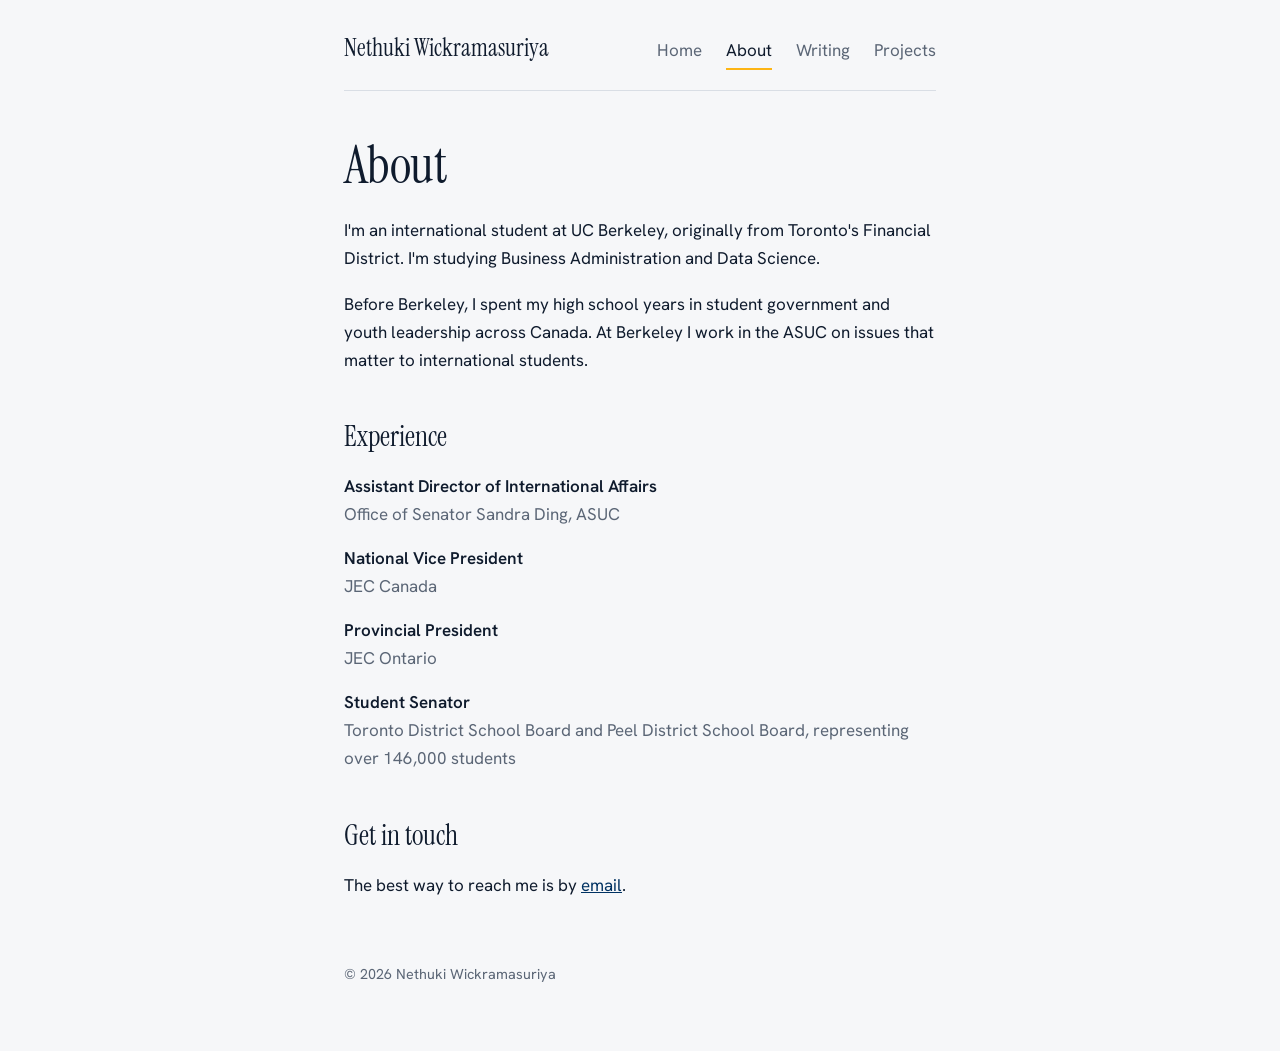
==== about.html @ 746b6ae7 "Add files via upload" ====
<!DOCTYPE html>
<html lang="en">
<head>
<meta charset="utf-8">
<meta name="viewport" content="width=device-width, initial-scale=1">
<title>About | Nethuki Wickramasuriya</title>
<meta name="description" content="Nethuki Wickramasuriya is an international student at UC Berkeley from Toronto, studying Business Administration and Data Science, with a background in student government.">
<link rel="canonical" href="https://YOUR-USERNAME.github.io/about.html">
<meta property="og:title" content="About | Nethuki Wickramasuriya">
<meta property="og:description" content="Nethuki Wickramasuriya is an international student at UC Berkeley from Toronto, studying Business Administration and Data Science, with a background in student government.">
<meta property="og:type" content="website">
<meta name="theme-color" content="#003262">
<link rel="preconnect" href="https://fonts.googleapis.com">
<link rel="preconnect" href="https://fonts.gstatic.com" crossorigin>
<link href="https://fonts.googleapis.com/css2?family=Hanken+Grotesk:wght@400;600&family=Instrument+Serif&display=swap" rel="stylesheet">
<link rel="stylesheet" href="styles.css">
</head><body><div class="wrap">
<header>
<a class="brand" href="index.html">Nethuki Wickramasuriya</a>
<nav aria-label="Main">
<a href="index.html">Home</a>
<a href="about.html" aria-current="page">About</a>
<a href="writing.html">Writing</a>
<a href="projects.html">Projects</a>
</nav>
</header>
<main>
<h1 class="page">About</h1>
<p>I'm an international student at UC Berkeley, originally from Toronto's Financial District. I'm studying Business Administration and Data Science.</p>
<p>Before Berkeley, I spent my high school years in student government and youth leadership across Canada. At Berkeley I work in the ASUC on issues that matter to international students.</p>
<h2>Experience</h2>
<div class="role"><strong>Assistant Director of International Affairs</strong><span>Office of Senator Sandra Ding, ASUC</span></div>
<div class="role"><strong>National Vice President</strong><span>JEC Canada</span></div>
<div class="role"><strong>Provincial President</strong><span>JEC Ontario</span></div>
<div class="role"><strong>Student Senator</strong><span>Toronto District School Board and Peel District School Board, representing over 146,000 students</span></div>
<h2>Get in touch</h2>
<p>The best way to reach me is by <a href="mailto:nethuki@berkeley.edu">email</a>.</p>
</main>
<footer>&copy; 2026 Nethuki Wickramasuriya</footer>
</div>
</body>
</html>
---- styles.css ----
:root{
  --paper:#F6F7F9; --ink:#0F1B2D; --muted:#5B6676; --rule:#D9DEE5;
  --blue:#003262; --gold:#FDB515;
  --serif:"Instrument Serif",Georgia,"Times New Roman",serif;
  --sans:"Hanken Grotesk",system-ui,-apple-system,"Segoe UI",Roboto,sans-serif;
}
@media (prefers-color-scheme:dark){
  :root{--paper:#0E1621; --ink:#EEF1F5; --muted:#9AA6B6; --rule:#243041; --blue:#9CC3F2;}
}
*{box-sizing:border-box}
html{-webkit-text-size-adjust:100%}
body{margin:0;background:var(--paper);color:var(--ink);font-family:var(--sans);font-size:1.0625rem;line-height:1.65}
.wrap{max-width:40rem;margin:0 auto;padding:1.75rem 1.5rem 4rem}
header{display:flex;flex-wrap:wrap;justify-content:space-between;align-items:baseline;gap:.75rem 2rem;padding-bottom:1.25rem;border-bottom:1px solid var(--rule)}
.brand{font-family:var(--serif);font-size:1.5rem;color:var(--ink);text-decoration:none}
nav{display:flex;gap:1.5rem}
nav a{color:var(--muted);text-decoration:none;padding:.25rem 0;border-bottom:2px solid transparent}
nav a:hover{color:var(--ink)}
nav a[aria-current="page"]{color:var(--ink);border-bottom-color:var(--gold)}
a:focus-visible{outline:3px solid var(--gold);outline-offset:3px;border-radius:2px}
h1{font-family:var(--serif);font-weight:400;font-size:clamp(3rem,10vw,5rem);line-height:1.02;letter-spacing:-.01em;margin:clamp(3rem,10vw,6rem) 0 1rem}
h1.page{font-size:clamp(2.25rem,7vw,3.25rem);margin:3rem 0 1.5rem}
h2{font-family:var(--serif);font-weight:400;font-size:1.75rem;margin:2.5rem 0 .75rem}
.tagline{font-size:1.25rem;color:var(--muted);margin:0 0 1.5rem}
p{margin:0 0 1.1rem}
a{color:var(--blue)}
.more{display:inline-block;margin-bottom:3rem}
.connect ul{list-style:none;padding:0;margin:.5rem 0 0;display:flex;flex-wrap:wrap;gap:.5rem 1.5rem}
.connect h2{font-size:1.25rem;margin:2.5rem 0 .25rem}
.entry{padding:1.1rem 0;border-top:1px solid var(--rule)}
.entry:last-of-type{border-bottom:1px solid var(--rule)}
.entry h3{margin:0 0 .15rem;font-size:1.0625rem;font-weight:600}
.entry p{margin:0;color:var(--muted)}
.role{margin:0 0 1rem}
.role strong{display:block;font-weight:600}
.role span{color:var(--muted)}
footer{margin-top:4rem;color:var(--muted);font-size:.9rem}
@media (prefers-reduced-motion:no-preference){
  h1:not(.page){animation:rise .7s ease-out both}
  @keyframes rise{from{opacity:0;transform:translateY(10px)}to{opacity:1;transform:none}}
}
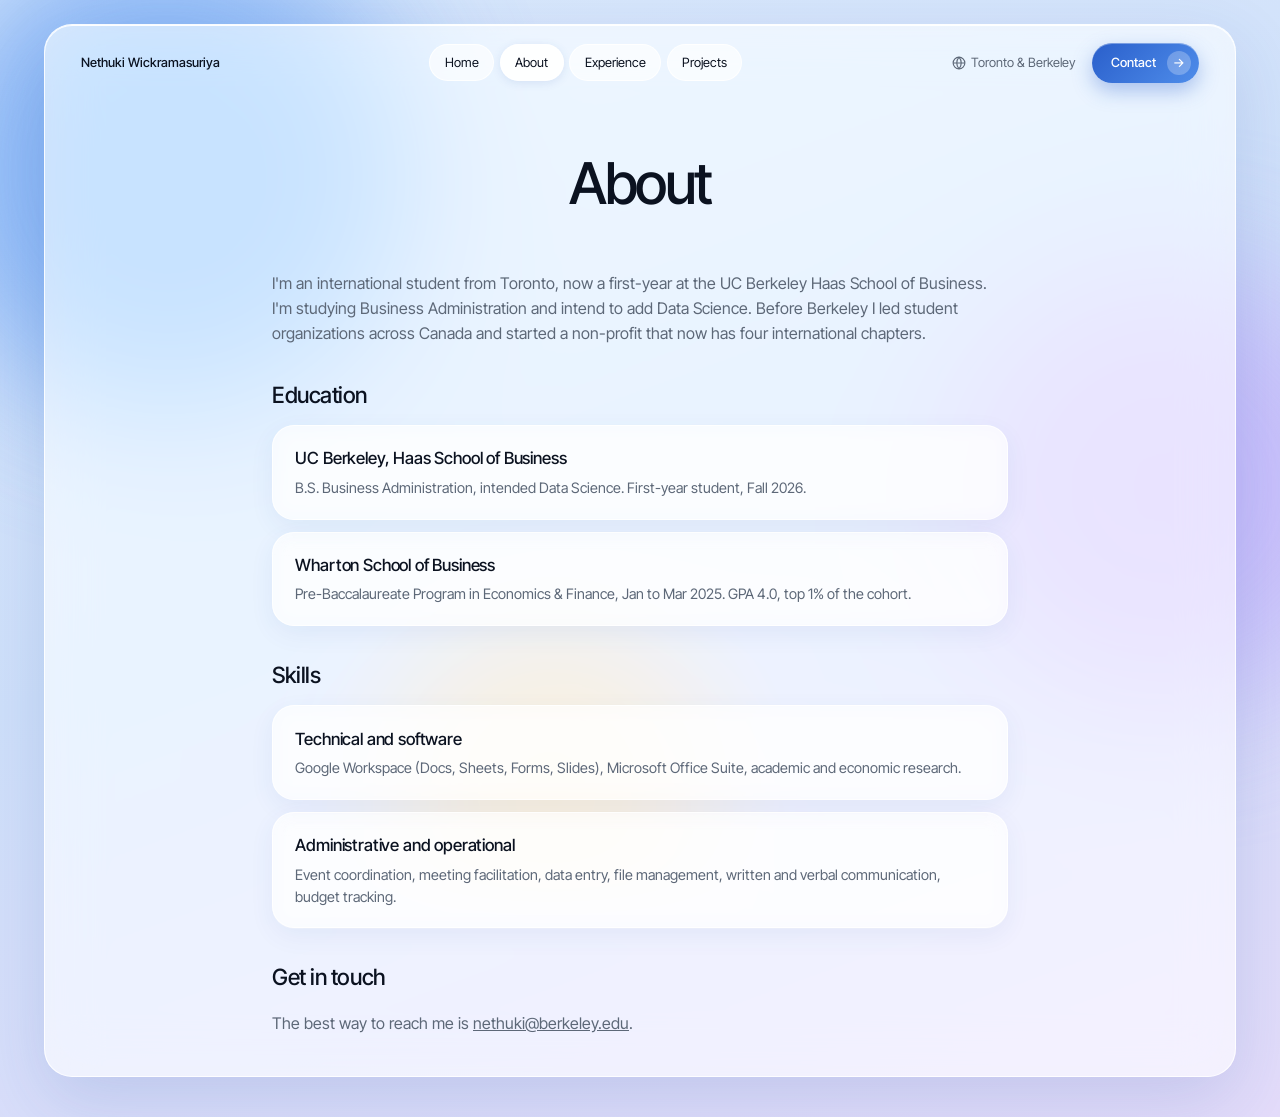
==== commit 14d5b3c0: "Add files via upload" ====
--- a/about.html
+++ b/about.html
@@ -4,39 +4,50 @@
 <meta charset="utf-8">
 <meta name="viewport" content="width=device-width, initial-scale=1">
 <title>About | Nethuki Wickramasuriya</title>
-<meta name="description" content="Nethuki Wickramasuriya is an international student at UC Berkeley from Toronto, studying Business Administration and Data Science, with a background in student government.">
-<link rel="canonical" href="https://YOUR-USERNAME.github.io/about.html">
+<meta name="description" content="About Nethuki Wickramasuriya: first-year at UC Berkeley Haas, Wharton pre-baccalaureate in Economics and Finance, from Toronto.">
+<link rel="canonical" href="https://nethukiw.github.io/about.html">
 <meta property="og:title" content="About | Nethuki Wickramasuriya">
-<meta property="og:description" content="Nethuki Wickramasuriya is an international student at UC Berkeley from Toronto, studying Business Administration and Data Science, with a background in student government.">
+<meta property="og:description" content="About Nethuki Wickramasuriya: first-year at UC Berkeley Haas, Wharton pre-baccalaureate in Economics and Finance, from Toronto.">
 <meta property="og:type" content="website">
-<meta name="theme-color" content="#003262">
 <link rel="preconnect" href="https://fonts.googleapis.com">
 <link rel="preconnect" href="https://fonts.gstatic.com" crossorigin>
-<link href="https://fonts.googleapis.com/css2?family=Hanken+Grotesk:wght@400;600&family=Instrument+Serif&display=swap" rel="stylesheet">
+<link href="https://fonts.googleapis.com/css2?family=Inter+Tight:wght@400;500&display=swap" rel="stylesheet">
 <link rel="stylesheet" href="styles.css">
-</head><body><div class="wrap">
-<header>
+<script>document.documentElement.classList.add("js")</script>
+</head>
+<body>
+<div class="blobs" aria-hidden="true"><i></i><i></i><i></i></div>
+<div class="frame">
+<div class="panel">
+<div class="bar">
 <a class="brand" href="index.html">Nethuki Wickramasuriya</a>
-<nav aria-label="Main">
+<nav class="nav" aria-label="Main">
 <a href="index.html">Home</a>
 <a href="about.html" aria-current="page">About</a>
-<a href="writing.html">Writing</a>
+<a href="experience.html">Experience</a>
 <a href="projects.html">Projects</a>
 </nav>
-</header>
+<div class="right">
+<span class="loc"><svg width="14" height="14" viewBox="0 0 24 24" fill="none" stroke="currentColor" stroke-width="2" aria-hidden="true"><circle cx="12" cy="12" r="10"/><path d="M2 12h20M12 2a15 15 0 0 1 0 20M12 2a15 15 0 0 0 0 20"/></svg>Toronto &amp; Berkeley</span>
+<a class="btn" href="mailto:nethuki@berkeley.edu">Contact <i>&rarr;</i></a>
+</div>
+</div>
 <main>
-<h1 class="page">About</h1>
-<p>I'm an international student at UC Berkeley, originally from Toronto's Financial District. I'm studying Business Administration and Data Science.</p>
-<p>Before Berkeley, I spent my high school years in student government and youth leadership across Canada. At Berkeley I work in the ASUC on issues that matter to international students.</p>
-<h2>Experience</h2>
-<div class="role"><strong>Assistant Director of International Affairs</strong><span>Office of Senator Sandra Ding, ASUC</span></div>
-<div class="role"><strong>National Vice President</strong><span>JEC Canada</span></div>
-<div class="role"><strong>Provincial President</strong><span>JEC Ontario</span></div>
-<div class="role"><strong>Student Senator</strong><span>Toronto District School Board and Peel District School Board, representing over 146,000 students</span></div>
+<section class="hero" style="padding-bottom:1.5rem"><h1 class="sm">About</h1></section>
+<div class="col">
+<p>I'm an international student from Toronto, now a first-year at the UC Berkeley Haas School of Business. I'm studying Business Administration and intend to add Data Science. Before Berkeley I led student organizations across Canada and started a non-profit that now has four international chapters.</p>
+<h2>Education</h2>
+<div class="item reveal"><h3>UC Berkeley, Haas School of Business</h3><p>B.S. Business Administration, intended Data Science. First-year student, Fall 2026.</p></div>
+<div class="item reveal"><h3>Wharton School of Business</h3><p>Pre-Baccalaureate Program in Economics &amp; Finance, Jan to Mar 2025. GPA 4.0, top 1% of the cohort.</p></div>
+<h2>Skills</h2>
+<div class="item reveal"><h3>Technical and software</h3><p>Google Workspace (Docs, Sheets, Forms, Slides), Microsoft Office Suite, academic and economic research.</p></div>
+<div class="item reveal"><h3>Administrative and operational</h3><p>Event coordination, meeting facilitation, data entry, file management, written and verbal communication, budget tracking.</p></div>
 <h2>Get in touch</h2>
-<p>The best way to reach me is by <a href="mailto:nethuki@berkeley.edu">email</a>.</p>
+<p>The best way to reach me is <a href="mailto:nethuki@berkeley.edu">nethuki@berkeley.edu</a>.</p>
+</div>
 </main>
-<footer>&copy; 2026 Nethuki Wickramasuriya</footer>
 </div>
+</div>
+<script src="script.js" defer></script>
 </body>
 </html>
--- a/styles.css
+++ b/styles.css
@@ -1,41 +1,115 @@
-:root{
-  --paper:#F6F7F9; --ink:#0F1B2D; --muted:#5B6676; --rule:#D9DEE5;
-  --blue:#003262; --gold:#FDB515;
-  --serif:"Instrument Serif",Georgia,"Times New Roman",serif;
-  --sans:"Hanken Grotesk",system-ui,-apple-system,"Segoe UI",Roboto,sans-serif;
+:root{--ink:#0b1220;--muted:#5d6878;--sky:#d3e4fb;--mist:#f3f6fb;--line:#e4e9f1;--grad:linear-gradient(135deg,#2a5fcb,#4f8dea);--card:linear-gradient(150deg,#5f9df0 0%,#a8cbf8 55%,#78abf2 100%);--f:"Inter Tight",system-ui,-apple-system,"Segoe UI",Roboto,sans-serif}
+*{box-sizing:border-box}
+body{margin:0;background:var(--sky);color:var(--ink);font-family:var(--f);font-size:16px;line-height:1.55}
+a{color:inherit}
+a:focus-visible{outline:3px solid #2a5fcb;outline-offset:3px}
+.frame{max-width:1240px;margin:0 auto;padding:clamp(.5rem,2vw,1.5rem)}
+.panel{background:#fff;border-radius:28px;padding:1.1rem clamp(1rem,3vw,2.25rem) 1.5rem;margin-bottom:1rem}
+.bar{display:flex;align-items:center;justify-content:space-between;gap:.75rem 1rem;flex-wrap:wrap;font-size:.8rem}
+.brand{font-weight:500;text-decoration:none}
+.nav{display:flex;gap:.35rem;flex-wrap:wrap}
+.nav a{padding:.45rem .9rem;border-radius:999px;background:var(--mist);text-decoration:none}
+.nav a[aria-current=page]{background:#dfe9f8}
+.right{display:flex;align-items:center;gap:1rem}
+.loc{display:flex;align-items:center;gap:.35rem;color:var(--muted)}
+.btn{display:inline-flex;align-items:center;gap:.7rem;background:var(--grad);color:#fff;text-decoration:none;border-radius:999px;padding:.5rem .5rem .5rem 1.15rem;font-weight:500;font-size:.8rem}
+.btn i{display:grid;place-items:center;width:1.5rem;height:1.5rem;border-radius:50%;background:rgba(255,255,255,.25);font-style:normal}
+.hero{text-align:center;padding:clamp(2.5rem,7vw,4.5rem) 0 2.5rem}
+.tag{display:inline-block;background:var(--mist);border-radius:999px;padding:.35rem .85rem;font-size:.75rem;margin-bottom:1.4rem}
+h1{font-weight:500;font-size:clamp(2.5rem,8.2vw,5.6rem);letter-spacing:-.045em;line-height:1;margin:0 0 1.2rem}
+h1.sm{font-size:clamp(2.2rem,6vw,3.6rem)}
+.sub{max-width:31rem;margin:0 auto 1.6rem;color:var(--muted);font-size:.9rem}
+.cards{display:grid;grid-template-columns:1fr 1.55fr 1fr;gap:1rem}
+.shell{background:var(--mist);border-radius:28px;padding:.6rem;display:flex;flex-direction:column;gap:.5rem}
+.in{background:#fff;border-radius:22px;padding:1.2rem;flex:1}
+.shell small{display:block;text-align:center;color:var(--muted);font-size:.72rem;padding:.35rem}
+.k{font-size:.8rem;color:var(--muted)}
+.big{font-size:clamp(1.8rem,3.2vw,2.3rem);letter-spacing:-.03em;font-weight:500;line-height:1.15}
+.orb{width:1.9rem;height:1.9rem;border-radius:50%;background:radial-gradient(circle at 35% 30%,#fff,#7fb0f3 55%,#4d8be9);margin:.8rem 0}
+.feature{border-radius:28px;background:var(--card);color:#fff;padding:1.6rem;display:flex;flex-direction:column;justify-content:space-between;gap:2.5rem;min-height:290px}
+.feature h2{font-weight:400;font-size:clamp(1.7rem,3.2vw,2.4rem);letter-spacing:-.03em;margin:.9rem 0 0;line-height:1.1}
+.feature p{font-size:.88rem;margin:0;max-width:32rem}
+.pill{align-self:flex-start;border:1px solid rgba(255,255,255,.75);border-radius:999px;padding:.25rem .75rem;font-size:.72rem}
+.foot{display:flex;justify-content:space-between;align-items:center;gap:1rem;margin-top:1.5rem;font-size:.75rem;color:var(--muted)}
+.foot b{font-weight:500;color:var(--ink)}
+.dots{display:flex;align-items:center;gap:.6rem}
+.dots span{display:flex}
+.dots span i{width:1.6rem;height:1.6rem;border-radius:50%;border:2px solid #fff;margin-left:-.4rem;background:var(--grad)}
+.dots span i:first-child{margin-left:0;background:#f5c542}
+.dots span i:nth-child(2){background:#7fb0f3}
+.down{display:flex;align-items:center;gap:.5rem;text-decoration:none;color:var(--ink)}
+.down i{display:grid;place-items:center;width:1.5rem;height:1.5rem;border-radius:50%;background:#000;color:#fff;font-style:normal}
+.sec{padding-top:2.25rem;padding-bottom:2.25rem}
+.sec h2.t{font-weight:500;font-size:clamp(1.6rem,4vw,2.4rem);letter-spacing:-.035em;margin:0 0 1.25rem;text-align:center}
+.grid3{display:grid;grid-template-columns:repeat(3,1fr);gap:1rem}
+.grid2{display:grid;grid-template-columns:repeat(2,1fr);gap:1rem}
+.item{background:var(--mist);border-radius:22px;padding:1.2rem 1.4rem}
+.item h3{margin:0 0 .15rem;font-size:1.05rem;font-weight:500;letter-spacing:-.01em}
+.item p{margin:.35rem 0 0;color:var(--muted);font-size:.9rem}
+.item ul{margin:.6rem 0 0;padding-left:1.1rem;color:var(--muted);font-size:.9rem}
+.item li{margin-bottom:.3rem}
+.col{max-width:46rem;margin:0 auto}
+.col .item{margin-bottom:.75rem}
+.col h2{font-weight:500;font-size:1.4rem;letter-spacing:-.02em;margin:2rem 0 .8rem}
+.col p{color:var(--muted)}
+@media (max-width:860px){.cards,.grid3,.grid2{grid-template-columns:1fr}.bar{justify-content:center}.loc{display:none}}
+
+/* ---- glass ---- */
+body{background:linear-gradient(160deg,#dbe9fc 0%,#cfe0fa 45%,#e4dcfa 100%);min-height:100vh}
+.blobs{position:fixed;inset:0;overflow:hidden;z-index:0;pointer-events:none}
+.blobs i{position:absolute;border-radius:50%;filter:blur(70px);opacity:.75}
+.blobs i:nth-child(1){width:38vw;height:38vw;min-width:260px;min-height:260px;background:#6fa6f4;top:-8%;left:-6%}
+.blobs i:nth-child(2){width:34vw;height:34vw;min-width:240px;min-height:240px;background:#c3b2fb;top:30%;right:-8%}
+.blobs i:nth-child(3){width:26vw;height:26vw;min-width:200px;min-height:200px;background:#ffd98a;bottom:-6%;left:30%;opacity:.55}
+.frame{position:relative;z-index:1}
+.panel{background:rgba(255,255,255,.6);border:1px solid rgba(255,255,255,.85);box-shadow:0 24px 70px rgba(40,80,170,.16),inset 0 1px 0 rgba(255,255,255,.95)}
+.nav a{background:rgba(255,255,255,.65);border:1px solid rgba(255,255,255,.9);transition:background .25s,transform .25s}
+.nav a:hover{background:#fff;transform:translateY(-1px)}
+.nav a[aria-current=page]{background:rgba(255,255,255,.95);box-shadow:0 2px 10px rgba(40,80,170,.12)}
+.tag{background:rgba(255,255,255,.7);border:1px solid rgba(255,255,255,.9)}
+.shell{background:rgba(255,255,255,.35);border:1px solid rgba(255,255,255,.8);box-shadow:0 10px 30px rgba(40,80,170,.1)}
+.in{background:rgba(255,255,255,.7);border:1px solid rgba(255,255,255,.9)}
+.item{background:rgba(255,255,255,.55);border:1px solid rgba(255,255,255,.85);box-shadow:0 8px 24px rgba(40,80,170,.07)}
+.feature{position:relative;overflow:hidden;border:1px solid rgba(255,255,255,.6);box-shadow:0 18px 44px rgba(60,110,220,.28),inset 0 1px 0 rgba(255,255,255,.6)}
+.feature::before{content:"";position:absolute;width:15rem;height:15rem;border-radius:50%;right:-3rem;top:-4rem;background:radial-gradient(circle at 30% 30%,rgba(255,255,255,.75),rgba(255,255,255,.12) 65%);border:1px solid rgba(255,255,255,.5)}
+.feature>*{position:relative}
+.pill{background:rgba(255,255,255,.18)}
+@supports (backdrop-filter:blur(1px)) or (-webkit-backdrop-filter:blur(1px)){
+.panel{-webkit-backdrop-filter:blur(26px) saturate(1.5);backdrop-filter:blur(26px) saturate(1.5)}
+.shell,.item,.nav a,.tag{-webkit-backdrop-filter:blur(14px);backdrop-filter:blur(14px)}
+.in{-webkit-backdrop-filter:blur(10px);backdrop-filter:blur(10px)}
+.feature::before{-webkit-backdrop-filter:blur(6px);backdrop-filter:blur(6px)}
 }
-@media (prefers-color-scheme:dark){
-  :root{--paper:#0E1621; --ink:#EEF1F5; --muted:#9AA6B6; --rule:#243041; --blue:#9CC3F2;}
+.btn{position:relative;overflow:hidden;box-shadow:0 8px 20px rgba(42,95,203,.35),inset 0 1px 0 rgba(255,255,255,.35)}
+.btn i{transition:transform .3s}
+.btn:hover i{transform:translateX(3px)}
+
+/* ---- motion ---- */
+@media (prefers-reduced-motion:no-preference){
+@keyframes rise{from{opacity:0;transform:translateY(18px)}to{opacity:1;transform:none}}
+@keyframes drift1{to{transform:translate(8vw,6vh) scale(1.15)}}
+@keyframes drift2{to{transform:translate(-9vw,8vh) scale(.9)}}
+@keyframes drift3{to{transform:translate(7vw,-8vh) scale(1.2)}}
+@keyframes bob{0%,100%{transform:translateY(0)}50%{transform:translateY(-8px)}}
+@keyframes draw{to{stroke-dashoffset:0}}
+@keyframes sheen{from{transform:translateX(-120%) skewX(-20deg)}to{transform:translateX(260%) skewX(-20deg)}}
+.blobs i:nth-child(1){animation:drift1 18s ease-in-out infinite alternate}
+.blobs i:nth-child(2){animation:drift2 22s ease-in-out infinite alternate}
+.blobs i:nth-child(3){animation:drift3 20s ease-in-out infinite alternate}
+.bar{animation:rise .6s ease-out both}
+.hero>*{animation:rise .8s cubic-bezier(.2,.7,.2,1) both}
+.hero>:nth-child(1){animation-delay:.1s}.hero>:nth-child(2){animation-delay:.2s}.hero>:nth-child(3){animation-delay:.32s}.hero>:nth-child(4){animation-delay:.44s}
+.cards>*{animation:rise .8s cubic-bezier(.2,.7,.2,1) both}
+.cards>:nth-child(1){animation-delay:.55s}.cards>:nth-child(2){animation-delay:.7s}.cards>:nth-child(3){animation-delay:.85s}
+.foot{animation:rise .8s ease-out 1s both}
+.orb{animation:bob 4s ease-in-out infinite}
+.feature::before{animation:bob 7s ease-in-out infinite}
+.draw{stroke-dasharray:1;stroke-dashoffset:1;animation:draw 2s ease-out 1.1s forwards}
+.btn::after{content:"";position:absolute;top:0;bottom:0;left:0;width:40%;background:linear-gradient(90deg,transparent,rgba(255,255,255,.45),transparent);transform:translateX(-120%) skewX(-20deg)}
+.btn:hover::after{animation:sheen .8s ease-out}
+.shell,.item,.feature{transition:transform .35s cubic-bezier(.2,.7,.2,1),box-shadow .35s}
+.shell:hover,.item:hover,.feature:hover{transform:translateY(-5px);box-shadow:0 20px 44px rgba(40,80,170,.2)}
+.js .reveal{opacity:0;transform:translateY(22px);transition:opacity .7s ease-out,transform .7s cubic-bezier(.2,.7,.2,1)}
+.js .reveal.in{opacity:1;transform:none}
+.js .reveal.in:hover{transform:translateY(-5px)}
 }
-*{box-sizing:border-box}
-html{-webkit-text-size-adjust:100%}
-body{margin:0;background:var(--paper);color:var(--ink);font-family:var(--sans);font-size:1.0625rem;line-height:1.65}
-.wrap{max-width:40rem;margin:0 auto;padding:1.75rem 1.5rem 4rem}
-header{display:flex;flex-wrap:wrap;justify-content:space-between;align-items:baseline;gap:.75rem 2rem;padding-bottom:1.25rem;border-bottom:1px solid var(--rule)}
-.brand{font-family:var(--serif);font-size:1.5rem;color:var(--ink);text-decoration:none}
-nav{display:flex;gap:1.5rem}
-nav a{color:var(--muted);text-decoration:none;padding:.25rem 0;border-bottom:2px solid transparent}
-nav a:hover{color:var(--ink)}
-nav a[aria-current="page"]{color:var(--ink);border-bottom-color:var(--gold)}
-a:focus-visible{outline:3px solid var(--gold);outline-offset:3px;border-radius:2px}
-h1{font-family:var(--serif);font-weight:400;font-size:clamp(3rem,10vw,5rem);line-height:1.02;letter-spacing:-.01em;margin:clamp(3rem,10vw,6rem) 0 1rem}
-h1.page{font-size:clamp(2.25rem,7vw,3.25rem);margin:3rem 0 1.5rem}
-h2{font-family:var(--serif);font-weight:400;font-size:1.75rem;margin:2.5rem 0 .75rem}
-.tagline{font-size:1.25rem;color:var(--muted);margin:0 0 1.5rem}
-p{margin:0 0 1.1rem}
-a{color:var(--blue)}
-.more{display:inline-block;margin-bottom:3rem}
-.connect ul{list-style:none;padding:0;margin:.5rem 0 0;display:flex;flex-wrap:wrap;gap:.5rem 1.5rem}
-.connect h2{font-size:1.25rem;margin:2.5rem 0 .25rem}
-.entry{padding:1.1rem 0;border-top:1px solid var(--rule)}
-.entry:last-of-type{border-bottom:1px solid var(--rule)}
-.entry h3{margin:0 0 .15rem;font-size:1.0625rem;font-weight:600}
-.entry p{margin:0;color:var(--muted)}
-.role{margin:0 0 1rem}
-.role strong{display:block;font-weight:600}
-.role span{color:var(--muted)}
-footer{margin-top:4rem;color:var(--muted);font-size:.9rem}
-@media (prefers-reduced-motion:no-preference){
-  h1:not(.page){animation:rise .7s ease-out both}
-  @keyframes rise{from{opacity:0;transform:translateY(10px)}to{opacity:1;transform:none}}
-}
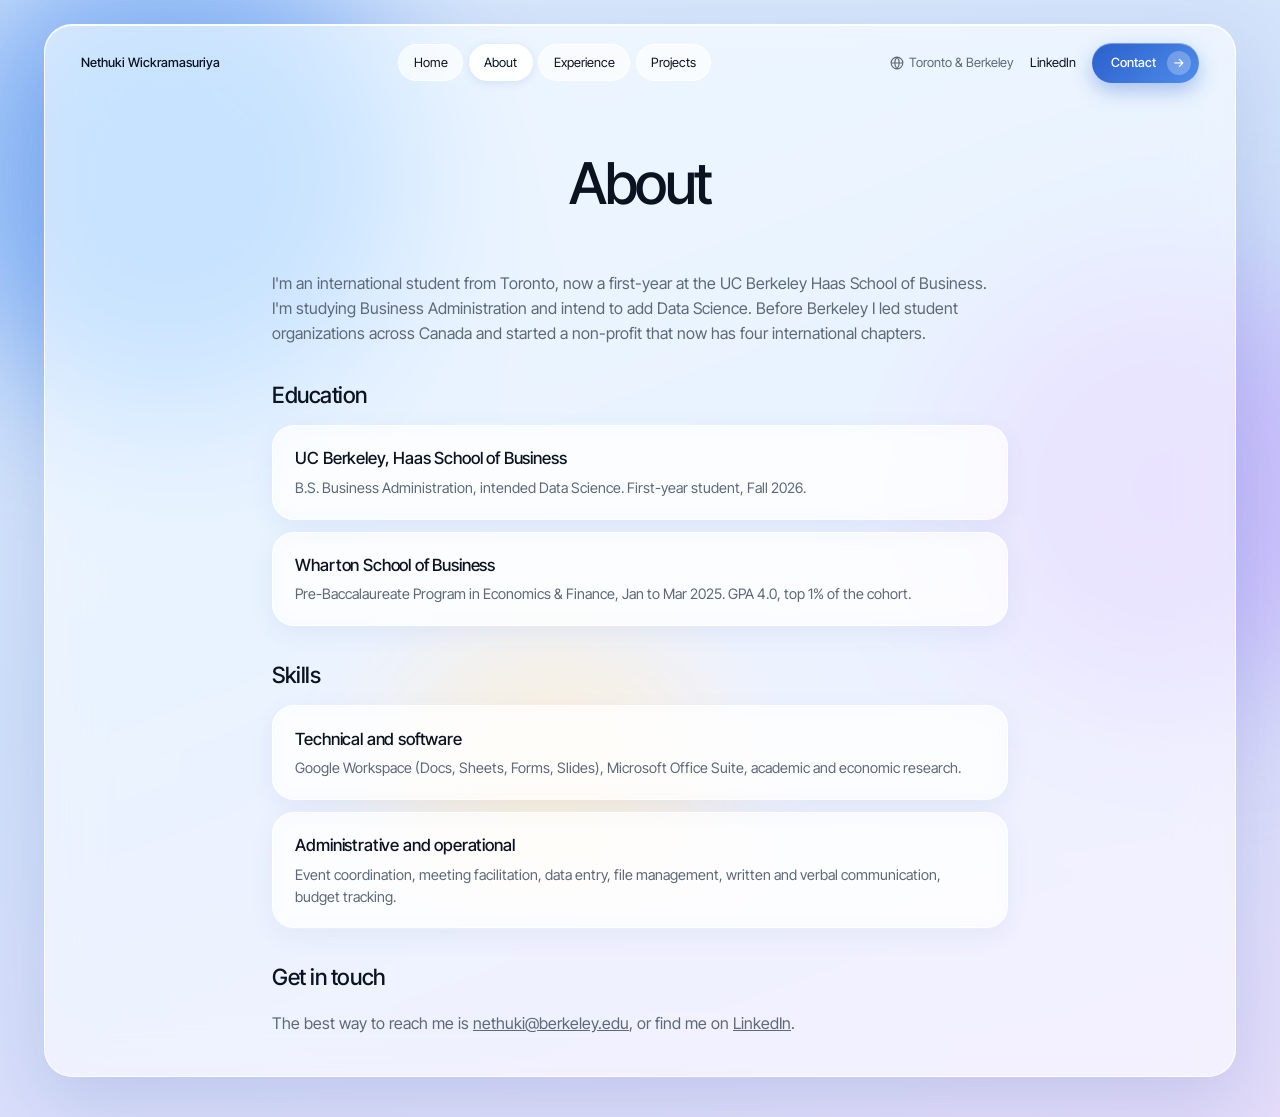
==== commit 602a7e24: "Add files via upload" ====
--- a/about.html
+++ b/about.html
@@ -29,6 +29,7 @@
 </nav>
 <div class="right">
 <span class="loc"><svg width="14" height="14" viewBox="0 0 24 24" fill="none" stroke="currentColor" stroke-width="2" aria-hidden="true"><circle cx="12" cy="12" r="10"/><path d="M2 12h20M12 2a15 15 0 0 1 0 20M12 2a15 15 0 0 0 0 20"/></svg>Toronto &amp; Berkeley</span>
+<a class="li" href="https://www.linkedin.com/in/nethuki-wickramasuriya-935b712aa/" target="_blank" rel="noopener">LinkedIn</a>
 <a class="btn" href="mailto:nethuki@berkeley.edu">Contact <i>&rarr;</i></a>
 </div>
 </div>
@@ -43,7 +44,7 @@
 <div class="item reveal"><h3>Technical and software</h3><p>Google Workspace (Docs, Sheets, Forms, Slides), Microsoft Office Suite, academic and economic research.</p></div>
 <div class="item reveal"><h3>Administrative and operational</h3><p>Event coordination, meeting facilitation, data entry, file management, written and verbal communication, budget tracking.</p></div>
 <h2>Get in touch</h2>
-<p>The best way to reach me is <a href="mailto:nethuki@berkeley.edu">nethuki@berkeley.edu</a>.</p>
+<p>The best way to reach me is <a href="mailto:nethuki@berkeley.edu">nethuki@berkeley.edu</a>, or find me on <a href="https://www.linkedin.com/in/nethuki-wickramasuriya-935b712aa/" target="_blank" rel="noopener">LinkedIn</a>.</p>
 </div>
 </main>
 </div>
--- a/styles.css
+++ b/styles.css
@@ -113,3 +113,20 @@
 .js .reveal.in{opacity:1;transform:none}
 .js .reveal.in:hover{transform:translateY(-5px)}
 }
+
+/* ---- round 3 ---- */
+h1.name{font-size:clamp(2.2rem,7.2vw,4.8rem);margin-bottom:.6rem}
+.roles{font-size:clamp(1.15rem,2.6vw,1.6rem);letter-spacing:-.02em;color:var(--muted);margin:0 0 1rem}
+@media (min-width:861px){.cards{grid-template-columns:1fr 1.6fr}}
+.links{display:flex;flex-wrap:wrap;gap:.5rem}
+.links a{color:#fff;border:1px solid rgba(255,255,255,.75);background:rgba(255,255,255,.18);border-radius:999px;padding:.3rem .85rem;font-size:.78rem;text-decoration:none;transition:background .25s}
+.links a:hover{background:rgba(255,255,255,.35)}
+.item a{color:#2a5fcb;font-weight:500}
+.mark{background:rgba(111,166,244,.32);-webkit-box-decoration-break:clone;box-decoration-break:clone;padding:.06em .3em;border-radius:.3em}
+.feature.hl{background:linear-gradient(150deg,#a9cdf9,#d6e6fc 60%,#b9d4fa);color:var(--ink)}
+.feature.hl .pill{border-color:rgba(11,18,32,.3);background:rgba(255,255,255,.65);color:var(--ink)}
+.feature.hl .links a{color:var(--ink);border-color:rgba(11,18,32,.3);background:rgba(255,255,255,.65)}
+.feature.hl p{line-height:1.9}
+@media (prefers-reduced-motion:no-preference){.hero>:nth-child(5){animation-delay:.56s}}
+.right .li{text-decoration:none;color:var(--ink);transition:color .25s}
+.right .li:hover{color:#2a5fcb}
